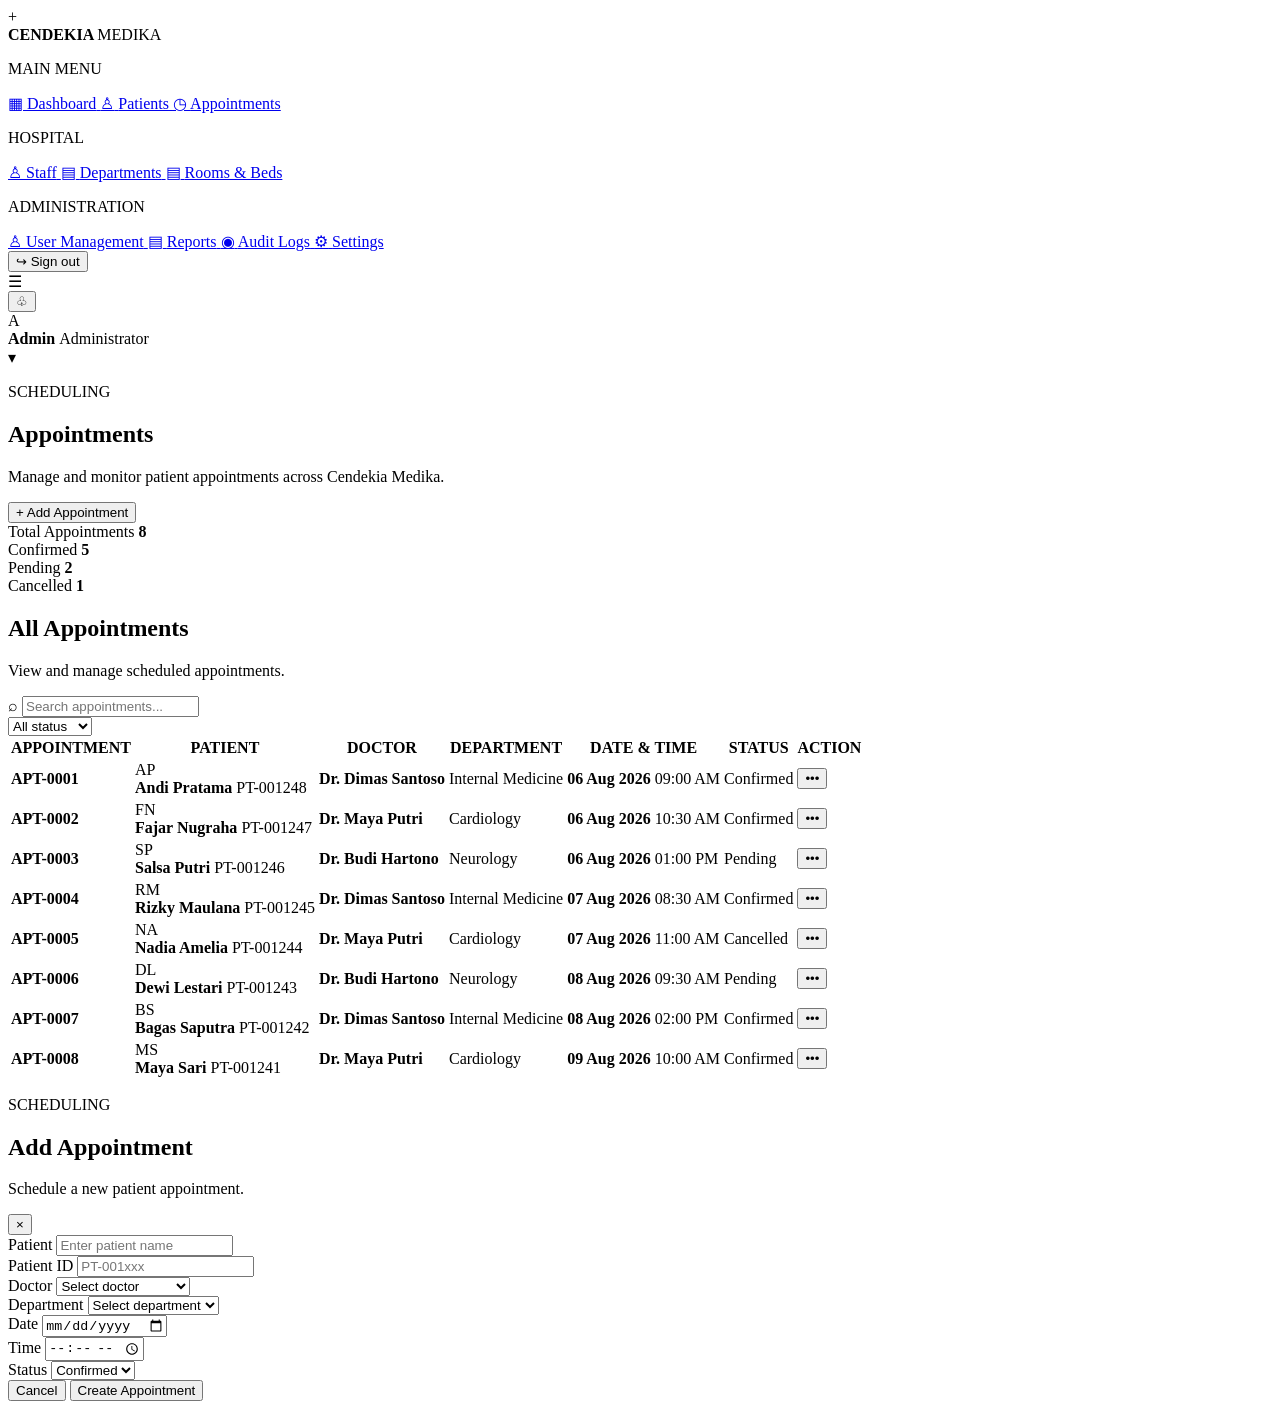
==== pages/admin/appointments.html @ e50c5ca1 "Create initial HIS frontend" ====
<!DOCTYPE html>
<html lang="en">

<head>

    <meta charset="UTF-8">

    <meta
        name="viewport"
        content="width=device-width, initial-scale=1.0"
    >

    <title>Appointments | Cendekia Medika</title>

    <link
        rel="stylesheet"
        href="../../css/appointments.css"
    >

</head>


<body>

<div class="app-layout">


    <!-- SIDEBAR -->

    <aside class="sidebar">

        <div class="sidebar-brand">

            <div class="sidebar-logo">
                +
            </div>

            <div class="brand-text">

                <strong>
                    CENDEKIA
                </strong>

                <span>
                    MEDIKA
                </span>

            </div>

        </div>


        <nav class="sidebar-nav">

            <p class="nav-label">
                MAIN MENU
            </p>


            <a
                href="dashboard.html"
                class="nav-item"
            >
                <span class="nav-icon">▦</span>
                <span>Dashboard</span>
            </a>


            <a
                href="patients.html"
                class="nav-item"
            >
                <span class="nav-icon">♙</span>
                <span>Patients</span>
            </a>


            <a
                href="appointments.html"
                class="nav-item active"
            >
                <span class="nav-icon">◷</span>
                <span>Appointments</span>
            </a>


            <p class="nav-label">
                HOSPITAL
            </p>


            <a
                href="staff.html"
                class="nav-item"
            >
                <span class="nav-icon">♙</span>
                <span>Staff</span>
            </a>


            <a
                href="departments.html"
                class="nav-item"
            >
                <span class="nav-icon">▤</span>
                <span>Departments</span>
            </a>


            <a
                href="rooms.html"
                class="nav-item"
            >
                <span class="nav-icon">▤</span>
                <span>Rooms & Beds</span>
            </a>


            <p class="nav-label">
                ADMINISTRATION
            </p>


            <a
                href="users.html"
                class="nav-item"
            >
                <span class="nav-icon">♙</span>
                <span>User Management</span>
            </a>


            <a
                href="reports.html"
                class="nav-item"
            >
                <span class="nav-icon">▤</span>
                <span>Reports</span>
            </a>


            <a
                href="audit-logs.html"
                class="nav-item"
            >
                <span class="nav-icon">◉</span>
                <span>Audit Logs</span>
            </a>


            <a
                href="settings.html"
                class="nav-item"
            >
                <span class="nav-icon">⚙</span>
                <span>Settings</span>
            </a>

        </nav>


        <div class="sidebar-bottom">

            <button
                class="logout-button"
                type="button"
                onclick="logout()"
            >

                <span>↪</span>

                <span>Sign out</span>

            </button>

        </div>

    </aside>



    <!-- MAIN -->

    <main class="main-content">


        <!-- TOPBAR -->

        <header class="topbar">

            <div class="mobile-menu">
                ☰
            </div>


            <div class="topbar-right">

                <button
                    class="notification-button"
                    type="button"
                >
                    ♧
                    <span class="notification-dot"></span>
                </button>


                <div class="profile">

                    <div class="profile-avatar">
                        A
                    </div>

                    <div class="profile-info">

                        <strong>
                            Admin
                        </strong>

                        <span>
                            Administrator
                        </span>

                    </div>

                    <span class="profile-arrow">
                        ▾
                    </span>

                </div>

            </div>

        </header>



        <!-- PAGE -->

        <section class="page-content">


            <!-- HEADER -->

            <div class="page-heading">

                <div>

                    <p class="eyebrow">
                        SCHEDULING
                    </p>

                    <h1>
                        Appointments
                    </h1>

                    <p>
                        Manage and monitor patient appointments
                        across Cendekia Medika.
                    </p>

                </div>


                <button
                    class="primary-button"
                    type="button"
                    id="addAppointmentButton"
                >
                    <span>+</span>
                    Add Appointment
                </button>

            </div>



            <!-- STATISTICS -->

            <div class="stats-grid">


                <div class="mini-stat">

                    <span>
                        Total Appointments
                    </span>

                    <strong id="totalAppointments">
                        0
                    </strong>

                </div>


                <div class="mini-stat">

                    <span>
                        Confirmed
                    </span>

                    <strong id="confirmedAppointments">
                        0
                    </strong>

                </div>


                <div class="mini-stat">

                    <span>
                        Pending
                    </span>

                    <strong id="pendingAppointments">
                        0
                    </strong>

                </div>


                <div class="mini-stat">

                    <span>
                        Cancelled
                    </span>

                    <strong id="cancelledAppointments">
                        0
                    </strong>

                </div>

            </div>



            <!-- APPOINTMENT CARD -->

            <section class="appointments-card">


                <!-- TOOLBAR -->

                <div class="appointments-toolbar">

                    <div>

                        <h2>
                            All Appointments
                        </h2>

                        <p>
                            View and manage scheduled appointments.
                        </p>

                    </div>


                    <div class="toolbar-actions">


                        <div class="search-box">

                            <span>
                                ⌕
                            </span>

                            <input
                                type="text"
                                id="searchInput"
                                placeholder="Search appointments..."
                            >

                        </div>


                        <select id="statusFilter">

                            <option value="all">
                                All status
                            </option>

                            <option value="confirmed">
                                Confirmed
                            </option>

                            <option value="pending">
                                Pending
                            </option>

                            <option value="cancelled">
                                Cancelled
                            </option>

                        </select>


                    </div>

                </div>



                <!-- TABLE -->

                <div class="table-container">

                    <table>

                        <thead>

                            <tr>

                                <th>
                                    APPOINTMENT
                                </th>

                                <th>
                                    PATIENT
                                </th>

                                <th>
                                    DOCTOR
                                </th>

                                <th>
                                    DEPARTMENT
                                </th>

                                <th>
                                    DATE & TIME
                                </th>

                                <th>
                                    STATUS
                                </th>

                                <th>
                                    ACTION
                                </th>

                            </tr>

                        </thead>


                        <tbody
                            id="appointmentTableBody"
                        ></tbody>

                    </table>

                </div>



                <!-- EMPTY -->

                <div
                    class="empty-state"
                    id="emptyState"
                >

                    <div class="empty-icon">
                        ◷
                    </div>

                    <h3>
                        No appointments found
                    </h3>

                    <p>
                        Try changing your search or filter.
                    </p>

                </div>

            </section>

        </section>

    </main>

</div>



<!-- ADD / EDIT MODAL -->

<div
    class="modal-overlay"
    id="appointmentModal"
>

    <div class="modal">


        <div class="modal-header">

            <div>

                <p class="eyebrow">
                    SCHEDULING
                </p>

                <h2 id="modalTitle">
                    Add Appointment
                </h2>

                <p id="modalDescription">
                    Schedule a new patient appointment.
                </p>

            </div>


            <button
                type="button"
                class="modal-close"
                id="closeModal"
            >
                ×
            </button>

        </div>



        <form id="appointmentForm">

            <div class="form-grid">


                <div class="form-group full">

                    <label for="appointmentPatient">
                        Patient
                    </label>

                    <input
                        type="text"
                        id="appointmentPatient"
                        placeholder="Enter patient name"
                        required
                    >

                </div>


                <div class="form-group">

                    <label for="appointmentPatientId">
                        Patient ID
                    </label>

                    <input
                        type="text"
                        id="appointmentPatientId"
                        placeholder="PT-001xxx"
                        required
                    >

                </div>


                <div class="form-group">

                    <label for="appointmentDoctor">
                        Doctor
                    </label>

                    <select
                        id="appointmentDoctor"
                        required
                    >

                        <option value="">
                            Select doctor
                        </option>

                        <option>
                            Dr. Dimas Santoso
                        </option>

                        <option>
                            Dr. Maya Putri
                        </option>

                        <option>
                            Dr. Budi Hartono
                        </option>

                    </select>

                </div>


                <div class="form-group">

                    <label for="appointmentDepartment">
                        Department
                    </label>

                    <select
                        id="appointmentDepartment"
                        required
                    >

                        <option value="">
                            Select department
                        </option>

                        <option>
                            Internal Medicine
                        </option>

                        <option>
                            Cardiology
                        </option>

                        <option>
                            Neurology
                        </option>

                    </select>

                </div>


                <div class="form-group">

                    <label for="appointmentDate">
                        Date
                    </label>

                    <input
                        type="date"
                        id="appointmentDate"
                        required
                    >

                </div>


                <div class="form-group">

                    <label for="appointmentTime">
                        Time
                    </label>

                    <input
                        type="time"
                        id="appointmentTime"
                        required
                    >

                </div>


                <div class="form-group">

                    <label for="appointmentStatus">
                        Status
                    </label>

                    <select
                        id="appointmentStatus"
                        required
                    >

                        <option value="confirmed">
                            Confirmed
                        </option>

                        <option value="pending">
                            Pending
                        </option>

                        <option value="cancelled">
                            Cancelled
                        </option>

                    </select>

                </div>

            </div>



            <div class="modal-actions">

                <button
                    type="button"
                    class="cancel-button"
                    id="cancelModal"
                >
                    Cancel
                </button>


                <button
                    type="submit"
                    class="primary-button"
                    id="submitAppointment"
                >
                    Create Appointment
                </button>

            </div>

        </form>

    </div>

</div>



<!-- DATA -->

<script src="../../data/appointments.js"></script>


<script>

console.log(
    "Appointments data loaded:",
    appointments
);

console.log(
    "Total appointments:",
    appointments.length
);


/* ELEMENTS */

const appointmentTableBody =
    document.getElementById(
        "appointmentTableBody"
    );

const searchInput =
    document.getElementById(
        "searchInput"
    );

const statusFilter =
    document.getElementById(
        "statusFilter"
    );

const emptyState =
    document.getElementById(
        "emptyState"
    );

const appointmentModal =
    document.getElementById(
        "appointmentModal"
    );

const appointmentForm =
    document.getElementById(
        "appointmentForm"
    );



/* INITIALS */

function getInitials(name) {

    return name
        .trim()
        .split(/\s+/)
        .map(
            word =>
                word.charAt(0).toUpperCase()
        )
        .join("")
        .substring(0, 2);

}



/* CAPITALIZE */

function capitalize(value) {

    return value
        .charAt(0)
        .toUpperCase()
        + value.slice(1);

}



/* STATISTICS */

function updateStatistics() {

    document.getElementById(
        "totalAppointments"
    ).textContent =
        appointments.length;


    document.getElementById(
        "confirmedAppointments"
    ).textContent =
        appointments.filter(
            item =>
                item.status === "confirmed"
        ).length;


    document.getElementById(
        "pendingAppointments"
    ).textContent =
        appointments.filter(
            item =>
                item.status === "pending"
        ).length;


    document.getElementById(
        "cancelledAppointments"
    ).textContent =
        appointments.filter(
            item =>
                item.status === "cancelled"
        ).length;

}



/* DISPLAY */

function displayAppointments() {

    const search =
        searchInput.value
            .toLowerCase()
            .trim();

    const selectedStatus =
        statusFilter.value;


    let filtered =
        appointments.filter(
            appointment => {

                const searchableText = (

                    appointment.id
                    + " "
                    + appointment.patient
                    + " "
                    + appointment.patientId
                    + " "
                    + appointment.doctor
                    + " "
                    + appointment.department

                ).toLowerCase();


                const matchesSearch =
                    searchableText.includes(
                        search
                    );


                const matchesStatus =
                    selectedStatus === "all"
                    ||
                    appointment.status ===
                    selectedStatus;


                return (
                    matchesSearch
                    &&
                    matchesStatus
                );

            }
        );


    appointmentTableBody.innerHTML =
        "";


    if (filtered.length === 0) {

        emptyState.style.display =
            "block";

        return;

    }


    emptyState.style.display =
        "none";


    filtered.forEach(
        appointment => {

            const row =
                document.createElement("tr");


            row.innerHTML = `

                <td>
                    <strong>
                        ${appointment.id}
                    </strong>
                </td>


                <td>

                    <div class="patient-cell">

                        <div class="patient-avatar">
                            ${getInitials(
                                appointment.patient
                            )}
                        </div>

                        <div>

                            <strong>
                                ${appointment.patient}
                            </strong>

                            <span>
                                ${appointment.patientId}
                            </span>

                        </div>

                    </div>

                </td>


                <td>
                    <strong>
                        ${appointment.doctor}
                    </strong>
                </td>


                <td>
                    ${appointment.department}
                </td>


                <td>

                    <div class="appointment-time">

                        <strong>
                            ${appointment.date}
                        </strong>

                        <span>
                            ${appointment.time}
                        </span>

                    </div>

                </td>


                <td>

                    <span
                        class="status ${appointment.status}"
                    >
                        ${capitalize(
                            appointment.status
                        )}
                    </span>

                </td>


                <td>

                    <button
                        class="action-button"
                        type="button"
                        onclick="openActionMenu(event, '${appointment.id}')"
                    >
                        •••
                    </button>

                </td>

            `;


            appointmentTableBody.appendChild(
                row
            );

        }
    );

}



/* ACTION MENU */

function openActionMenu(
    event,
    appointmentId
) {

    event.stopPropagation();

    closeActionMenus();


    const row =
        event.currentTarget.closest("tr");


    const menu =
        document.createElement("div");


    menu.className =
        "action-menu";


    menu.innerHTML = `

        <button
            type="button"
            onclick="viewAppointment('${appointmentId}')"
        >
            View Details
        </button>

        <button
            type="button"
            onclick="editAppointment('${appointmentId}')"
        >
            Edit Appointment
        </button>

        <button
            type="button"
            class="danger"
            onclick="cancelAppointment('${appointmentId}')"
        >
            Cancel Appointment
        </button>

    `;


    row.style.position =
        "relative";

    row.appendChild(menu);

}



/* CLOSE MENUS */

function closeActionMenus() {

    document
        .querySelectorAll(".action-menu")
        .forEach(
            menu =>
                menu.remove()
        );

}


document.addEventListener(
    "click",
    closeActionMenus
);



/* VIEW */

function viewAppointment(
    appointmentId
) {

    const appointment =
        appointments.find(
            item =>
                item.id === appointmentId
        );


    if (!appointment) return;


    closeActionMenus();


    alert(

        "APPOINTMENT DETAILS\n\n"

        + "Appointment ID: "
        + appointment.id

        + "\n\nPatient: "
        + appointment.patient

        + "\n\nPatient ID: "
        + appointment.patientId

        + "\n\nDoctor: "
        + appointment.doctor

        + "\n\nDepartment: "
        + appointment.department

        + "\n\nDate: "
        + appointment.date

        + "\n\nTime: "
        + appointment.time

        + "\n\nStatus: "
        + capitalize(
            appointment.status
        )

    );

}



/* ADD */

document
    .getElementById(
        "addAppointmentButton"
    )
    .addEventListener(
        "click",
        function() {

            appointmentForm.dataset.editing =
                "false";

            appointmentForm.dataset.id =
                "";

            appointmentForm.reset();


            document.getElementById(
                "modalTitle"
            ).textContent =
                "Add Appointment";


            document.getElementById(
                "modalDescription"
            ).textContent =
                "Schedule a new patient appointment.";


            document.getElementById(
                "submitAppointment"
            ).textContent =
                "Create Appointment";


            appointmentModal.classList.add(
                "show"
            );

        }
    );



/* EDIT */

function editAppointment(
    appointmentId
) {

    const appointment =
        appointments.find(
            item =>
                item.id === appointmentId
        );


    if (!appointment) return;


    closeActionMenus();


    document.getElementById(
        "appointmentPatient"
    ).value =
        appointment.patient;


    document.getElementById(
        "appointmentPatientId"
    ).value =
        appointment.patientId;


    document.getElementById(
        "appointmentDoctor"
    ).value =
        appointment.doctor;


    document.getElementById(
        "appointmentDepartment"
    ).value =
        appointment.department;


    document.getElementById(
        "appointmentStatus"
    ).value =
        appointment.status;


    appointmentForm.dataset.editing =
        "true";

    appointmentForm.dataset.id =
        appointmentId;


    document.getElementById(
        "modalTitle"
    ).textContent =
        "Edit Appointment";


    document.getElementById(
        "modalDescription"
    ).textContent =
        "Update this appointment.";


    document.getElementById(
        "submitAppointment"
    ).textContent =
        "Save Changes";


    appointmentModal.classList.add(
        "show"
    );

}



/* CANCEL */

function cancelAppointment(
    appointmentId
) {

    const appointment =
        appointments.find(
            item =>
                item.id === appointmentId
        );


    if (!appointment) return;


    closeActionMenus();


    const confirmed =
        confirm(
            "Cancel the appointment for "
            + appointment.patient
            + "?"
        );


    if (!confirmed) return;


    appointment.status =
        "cancelled";


    updateStatistics();

    displayAppointments();


    alert(
        "Appointment cancelled successfully."
    );

}



/* SUBMIT */

appointmentForm.addEventListener(
    "submit",
    function(event) {

        event.preventDefault();


        const patient =
            document.getElementById(
                "appointmentPatient"
            ).value.trim();


        const patientId =
            document.getElementById(
                "appointmentPatientId"
            ).value.trim();


        const doctor =
            document.getElementById(
                "appointmentDoctor"
            ).value;


        const department =
            document.getElementById(
                "appointmentDepartment"
            ).value;


        const date =
            document.getElementById(
                "appointmentDate"
            ).value;


        const time =
            document.getElementById(
                "appointmentTime"
            ).value;


        const status =
            document.getElementById(
                "appointmentStatus"
            ).value;


        const editing =
            appointmentForm.dataset.editing ===
            "true";


        /* EDIT */

        if (editing) {

            const appointmentId =
                appointmentForm.dataset.id;


            const appointment =
                appointments.find(
                    item =>
                        item.id ===
                        appointmentId
                );


            if (!appointment) return;


            appointment.patient =
                patient;

            appointment.patientId =
                patientId;

            appointment.doctor =
                doctor;

            appointment.department =
                department;

            appointment.date =
                formatDate(date);

            appointment.time =
                formatTime(time);

            appointment.status =
                status;


            updateStatistics();

            displayAppointments();

            closeModal();


            alert(
                "Appointment updated successfully!"
            );

            return;

        }



        /* CREATE */

        const newId =
            "APT-"
            + String(
                appointments.length + 1
            ).padStart(
                4,
                "0"
            );


        const newAppointment = {

            id:
                newId,

            patient:
                patient,

            patientId:
                patientId,

            doctor:
                doctor,

            department:
                department,

            date:
                formatDate(date),

            time:
                formatTime(time),

            status:
                status

        };


        appointments.unshift(
            newAppointment
        );


        updateStatistics();

        displayAppointments();

        closeModal();


        alert(
            "Appointment created successfully!"
        );

    }
);



/* DATE */

function formatDate(date) {

    if (!date) return "";

    const parts =
        date.split("-");


    const months = [

        "Jan",
        "Feb",
        "Mar",
        "Apr",
        "May",
        "Jun",
        "Jul",
        "Aug",
        "Sep",
        "Oct",
        "Nov",
        "Dec"

    ];


    return (

        parts[2]
        + " "
        + months[
            Number(parts[1]) - 1
        ]
        + " "
        + parts[0]

    );

}



/* TIME */

function formatTime(time) {

    if (!time) return "";


    const parts =
        time.split(":");


    let hour =
        Number(parts[0]);


    const minutes =
        parts[1];


    const suffix =
        hour >= 12
            ? "PM"
            : "AM";


    hour =
        hour % 12 || 12;


    return (
        hour
        + ":"
        + minutes
        + " "
        + suffix
    );

}



/* CLOSE MODAL */

function closeModal() {

    appointmentModal.classList.remove(
        "show"
    );

    appointmentForm.reset();

}


document
    .getElementById(
        "closeModal"
    )
    .addEventListener(
        "click",
        closeModal
    );


document
    .getElementById(
        "cancelModal"
    )
    .addEventListener(
        "click",
        closeModal
    );


appointmentModal.addEventListener(
    "click",
    function(event) {

        if (
            event.target ===
            appointmentModal
        ) {

            closeModal();

        }

    }
);



/* SEARCH */

searchInput.addEventListener(
    "input",
    displayAppointments
);



/* FILTER */

statusFilter.addEventListener(
    "change",
    displayAppointments
);



/* LOGOUT */

function logout() {

    window.location.href =
        "../../index.html";

}



/* INITIALIZE */

updateStatistics();

displayAppointments();

</script>

</body>

</html>
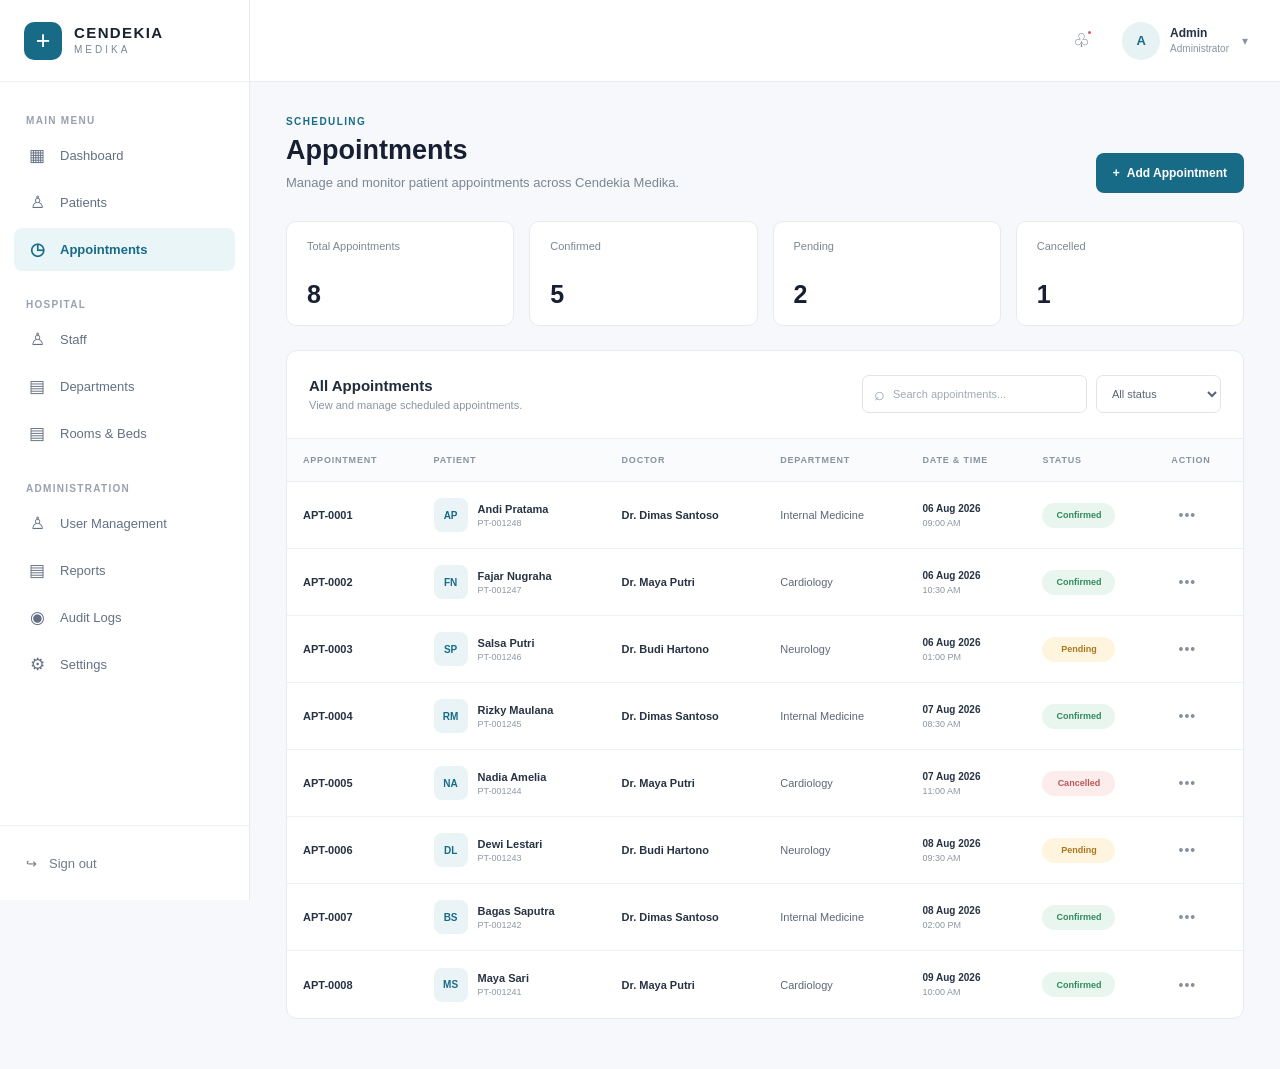
==== commit b69c1985: "Create initial HIS frontend" ====
--- a/pages/admin/appointments.html
+++ b/pages/admin/appointments.html
@@ -14,7 +14,7 @@
 
     <link
         rel="stylesheet"
-        href="../../css/appointments.css"
+        href="../../style/appointments.css"
     >
 
 </head>
--- a/style/appointments.css
+++ b/style/appointments.css
@@ -0,0 +1,1766 @@
+/* =====================================================
+   CENDEKIA MEDIKA — APPOINTMENTS
+   V3.0 ADMIN UI
+===================================================== */
+
+
+/* =====================================================
+   RESET
+===================================================== */
+
+* {
+    margin: 0;
+    padding: 0;
+    box-sizing: border-box;
+}
+
+
+html {
+    font-size: 16px;
+}
+
+
+body {
+    font-family:
+        Inter,
+        -apple-system,
+        BlinkMacSystemFont,
+        "Segoe UI",
+        sans-serif;
+
+    background: #f6f8fb;
+    color: #172033;
+
+    min-height: 100vh;
+}
+
+
+/* =====================================================
+   APP LAYOUT
+===================================================== */
+
+.app-layout {
+    display: flex;
+    min-height: 100vh;
+}
+
+
+/* =====================================================
+   SIDEBAR
+===================================================== */
+
+.sidebar {
+
+    width: 250px;
+    min-width: 250px;
+
+    height: 100vh;
+
+    position: fixed;
+    left: 0;
+    top: 0;
+
+    display: flex;
+    flex-direction: column;
+
+    background: #ffffff;
+
+    border-right: 1px solid #e7ebf0;
+
+    z-index: 100;
+}
+
+
+/* =====================================================
+   BRAND
+===================================================== */
+
+.sidebar-brand {
+
+    height: 82px;
+
+    padding: 0 24px;
+
+    display: flex;
+    align-items: center;
+
+    gap: 12px;
+
+    border-bottom: 1px solid #eef1f5;
+}
+
+
+.sidebar-logo {
+
+    width: 38px;
+    height: 38px;
+
+    border-radius: 10px;
+
+    display: flex;
+    align-items: center;
+    justify-content: center;
+
+    background: #176b87;
+
+    color: #ffffff;
+
+    font-size: 25px;
+    font-weight: 500;
+
+    line-height: 1;
+}
+
+
+.brand-text {
+
+    display: flex;
+    flex-direction: column;
+
+    line-height: 1.05;
+}
+
+
+.brand-text strong {
+
+    font-size: 15px;
+
+    letter-spacing: 1.4px;
+
+    color: #182230;
+}
+
+
+.brand-text span {
+
+    margin-top: 4px;
+
+    font-size: 10px;
+
+    letter-spacing: 3px;
+
+    color: #7c8795;
+}
+
+
+/* =====================================================
+   NAVIGATION
+===================================================== */
+
+.sidebar-nav {
+
+    flex: 1;
+
+    padding: 20px 14px;
+
+    overflow-y: auto;
+}
+
+
+.nav-label {
+
+    padding: 10px 12px 8px;
+
+    margin-top: 3px;
+
+    font-size: 10px;
+
+    font-weight: 700;
+
+    letter-spacing: 1.3px;
+
+    color: #98a1ad;
+}
+
+
+.nav-label:not(:first-child) {
+    margin-top: 18px;
+}
+
+
+.nav-item {
+
+    height: 43px;
+
+    width: 100%;
+
+    padding: 0 12px;
+
+    margin-bottom: 4px;
+
+    display: flex;
+    align-items: center;
+
+    gap: 12px;
+
+    border-radius: 8px;
+
+    text-decoration: none;
+
+    color: #647083;
+
+    font-size: 13px;
+
+    font-weight: 500;
+
+    transition:
+        background 0.18s ease,
+        color 0.18s ease;
+}
+
+
+.nav-item:hover {
+
+    background: #f2f6f8;
+
+    color: #176b87;
+}
+
+
+.nav-item.active {
+
+    background: #eaf5f8;
+
+    color: #176b87;
+
+    font-weight: 650;
+}
+
+
+.nav-icon {
+
+    width: 22px;
+    min-width: 22px;
+
+    height: 22px;
+
+    display: flex;
+    align-items: center;
+    justify-content: center;
+
+    font-size: 17px;
+
+    line-height: 1;
+
+    color: inherit;
+}
+
+
+/* =====================================================
+   SIDEBAR BOTTOM
+===================================================== */
+
+.sidebar-bottom {
+
+    padding: 16px 14px;
+
+    border-top: 1px solid #eef1f5;
+}
+
+
+.logout-button {
+
+    width: 100%;
+
+    height: 42px;
+
+    border: none;
+
+    background: transparent;
+
+    border-radius: 8px;
+
+    display: flex;
+    align-items: center;
+
+    gap: 12px;
+
+    padding: 0 12px;
+
+    color: #707b89;
+
+    font-size: 13px;
+
+    font-weight: 500;
+
+    cursor: pointer;
+
+    transition:
+        background 0.18s ease,
+        color 0.18s ease;
+}
+
+
+.logout-button:hover {
+
+    background: #fdf1f1;
+
+    color: #c44a4a;
+}
+
+
+/* =====================================================
+   MAIN CONTENT
+===================================================== */
+
+.main-content {
+
+    margin-left: 250px;
+
+    width: calc(100% - 250px);
+
+    min-height: 100vh;
+}
+
+
+/* =====================================================
+   TOPBAR
+===================================================== */
+
+.topbar {
+
+    height: 82px;
+
+    padding: 0 32px;
+
+    background: #ffffff;
+
+    border-bottom: 1px solid #e7ebf0;
+
+    display: flex;
+    align-items: center;
+    justify-content: flex-end;
+}
+
+
+.mobile-menu {
+    display: none;
+}
+
+
+.topbar-right {
+
+    display: flex;
+    align-items: center;
+
+    gap: 22px;
+}
+
+
+/* =====================================================
+   NOTIFICATIONS
+===================================================== */
+
+.notification-button {
+
+    width: 38px;
+    height: 38px;
+
+    position: relative;
+
+    border: none;
+
+    background: transparent;
+
+    border-radius: 8px;
+
+    color: #667384;
+
+    font-size: 19px;
+
+    cursor: pointer;
+}
+
+
+.notification-button:hover {
+
+    background: #f4f6f8;
+}
+
+
+.notification-dot {
+
+    position: absolute;
+
+    top: 7px;
+    right: 7px;
+
+    width: 7px;
+    height: 7px;
+
+    border-radius: 50%;
+
+    background: #d85a5a;
+
+    border: 2px solid #ffffff;
+}
+
+
+/* =====================================================
+   PROFILE
+===================================================== */
+
+.profile {
+
+    display: flex;
+    align-items: center;
+
+    gap: 10px;
+
+    cursor: pointer;
+}
+
+
+.profile-avatar {
+
+    width: 38px;
+    height: 38px;
+
+    border-radius: 50%;
+
+    display: flex;
+    align-items: center;
+    justify-content: center;
+
+    background: #e7f2f5;
+
+    color: #176b87;
+
+    font-size: 13px;
+    font-weight: 700;
+}
+
+
+.profile-info {
+
+    display: flex;
+    flex-direction: column;
+
+    line-height: 1.2;
+}
+
+
+.profile-info strong {
+
+    font-size: 12px;
+
+    color: #253041;
+}
+
+
+.profile-info span {
+
+    margin-top: 3px;
+
+    font-size: 10px;
+
+    color: #8993a1;
+}
+
+
+.profile-arrow {
+
+    margin-left: 3px;
+
+    color: #8b95a3;
+
+    font-size: 12px;
+}
+
+
+/* =====================================================
+   PAGE CONTENT
+===================================================== */
+
+.page-content {
+
+    padding: 34px 36px 50px;
+}
+
+
+/* =====================================================
+   PAGE HEADING
+===================================================== */
+
+.page-heading {
+
+    display: flex;
+    align-items: flex-end;
+    justify-content: space-between;
+
+    gap: 30px;
+
+    margin-bottom: 28px;
+}
+
+
+.eyebrow {
+
+    margin-bottom: 7px;
+
+    font-size: 10px;
+
+    font-weight: 700;
+
+    letter-spacing: 1.4px;
+
+    color: #176b87;
+}
+
+
+.page-heading h1 {
+
+    font-size: 27px;
+
+    line-height: 1.2;
+
+    font-weight: 700;
+
+    color: #172033;
+}
+
+
+.page-heading p:not(.eyebrow) {
+
+    margin-top: 7px;
+
+    font-size: 13px;
+
+    color: #7b8695;
+
+    line-height: 1.5;
+}
+
+
+/* =====================================================
+   PRIMARY BUTTON
+===================================================== */
+
+.primary-button {
+
+    min-height: 40px;
+
+    padding: 0 17px;
+
+    border: none;
+
+    border-radius: 8px;
+
+    background: #176b87;
+
+    color: #ffffff;
+
+    display: inline-flex;
+    align-items: center;
+    justify-content: center;
+
+    gap: 7px;
+
+    font-size: 12px;
+
+    font-weight: 650;
+
+    cursor: pointer;
+
+    white-space: nowrap;
+
+    transition:
+        background 0.18s ease,
+        transform 0.18s ease;
+}
+
+
+.primary-button:hover {
+
+    background: #12586f;
+
+    transform: translateY(-1px);
+}
+
+
+.primary-button:active {
+
+    transform: translateY(0);
+}
+
+
+/* =====================================================
+   STATISTICS
+===================================================== */
+
+.stats-grid {
+
+    display: grid;
+
+    grid-template-columns:
+        repeat(4, minmax(0, 1fr));
+
+    gap: 15px;
+
+    margin-bottom: 24px;
+}
+
+
+.mini-stat {
+
+    min-height: 105px;
+
+    padding: 18px 20px;
+
+    background: #ffffff;
+
+    border: 1px solid #e7ebf0;
+
+    border-radius: 10px;
+
+    display: flex;
+    flex-direction: column;
+
+    justify-content: space-between;
+}
+
+
+.mini-stat span {
+
+    font-size: 11px;
+
+    font-weight: 500;
+
+    color: #7c8795;
+}
+
+
+.mini-stat strong {
+
+    font-size: 25px;
+
+    line-height: 1;
+
+    color: #172033;
+
+    font-weight: 700;
+}
+
+
+/* =====================================================
+   APPOINTMENTS CARD
+===================================================== */
+
+.appointments-card {
+
+    background: #ffffff;
+
+    border: 1px solid #e7ebf0;
+
+    border-radius: 11px;
+
+    overflow: visible;
+}
+
+
+/* =====================================================
+   TOOLBAR
+===================================================== */
+
+.appointments-toolbar {
+
+    min-height: 88px;
+
+    padding: 19px 22px;
+
+    display: flex;
+    align-items: center;
+    justify-content: space-between;
+
+    gap: 25px;
+
+    border-bottom: 1px solid #edf0f3;
+}
+
+
+.appointments-toolbar h2 {
+
+    font-size: 15px;
+
+    color: #202b3b;
+
+    font-weight: 650;
+}
+
+
+.appointments-toolbar p {
+
+    margin-top: 5px;
+
+    font-size: 11px;
+
+    color: #8a94a2;
+}
+
+
+.toolbar-actions {
+
+    display: flex;
+    align-items: center;
+
+    gap: 9px;
+}
+
+
+/* =====================================================
+   SEARCH
+===================================================== */
+
+.search-box {
+
+    width: 225px;
+
+    height: 38px;
+
+    display: flex;
+    align-items: center;
+
+    gap: 8px;
+
+    padding: 0 11px;
+
+    border: 1px solid #dfe4e9;
+
+    border-radius: 7px;
+
+    background: #ffffff;
+
+    transition:
+        border-color 0.18s ease,
+        box-shadow 0.18s ease;
+}
+
+
+.search-box:focus-within {
+
+    border-color: #176b87;
+
+    box-shadow:
+        0 0 0 3px rgba(23, 107, 135, 0.08);
+}
+
+
+.search-box span {
+
+    font-size: 18px;
+
+    color: #9aa3ae;
+}
+
+
+.search-box input {
+
+    width: 100%;
+
+    border: none;
+
+    outline: none;
+
+    background: transparent;
+
+    font-family: inherit;
+
+    font-size: 11px;
+
+    color: #263244;
+}
+
+
+.search-box input::placeholder {
+
+    color: #a2aab4;
+}
+
+
+/* =====================================================
+   SELECT
+===================================================== */
+
+.toolbar-actions select {
+
+    height: 38px;
+
+    min-width: 125px;
+
+    padding: 0 29px 0 11px;
+
+    border: 1px solid #dfe4e9;
+
+    border-radius: 7px;
+
+    background: #ffffff;
+
+    color: #586576;
+
+    font-family: inherit;
+
+    font-size: 11px;
+
+    outline: none;
+
+    cursor: pointer;
+}
+
+
+.toolbar-actions select:focus {
+
+    border-color: #176b87;
+
+    box-shadow:
+        0 0 0 3px rgba(23, 107, 135, 0.08);
+}
+
+
+/* =====================================================
+   TABLE
+===================================================== */
+
+.table-container {
+
+    width: 100%;
+
+    overflow-x: auto;
+}
+
+
+table {
+
+    width: 100%;
+
+    border-collapse: collapse;
+
+    table-layout: auto;
+}
+
+
+thead {
+
+    background: #fafbfc;
+}
+
+
+th {
+
+    height: 43px;
+
+    padding: 0 16px;
+
+    text-align: left;
+
+    white-space: nowrap;
+
+    border-bottom: 1px solid #e9edf1;
+
+    font-size: 9px;
+
+    font-weight: 700;
+
+    letter-spacing: 0.8px;
+
+    color: #8993a0;
+}
+
+
+td {
+
+    height: 67px;
+
+    padding: 10px 16px;
+
+    border-bottom: 1px solid #eef1f4;
+
+    font-size: 11px;
+
+    color: #5d6877;
+
+    white-space: nowrap;
+}
+
+
+tbody tr {
+
+    transition:
+        background 0.15s ease;
+}
+
+
+tbody tr:hover {
+
+    background: #fbfcfd;
+}
+
+
+tbody tr:last-child td {
+
+    border-bottom: none;
+}
+
+
+td strong {
+
+    color: #273243;
+
+    font-size: 11px;
+
+    font-weight: 600;
+}
+
+
+/* =====================================================
+   PATIENT CELL
+===================================================== */
+
+.patient-cell {
+
+    display: flex;
+    align-items: center;
+
+    gap: 10px;
+}
+
+
+.patient-avatar {
+
+    width: 34px;
+    min-width: 34px;
+
+    height: 34px;
+
+    border-radius: 8px;
+
+    display: flex;
+    align-items: center;
+    justify-content: center;
+
+    background: #eaf4f7;
+
+    color: #176b87;
+
+    font-size: 10px;
+
+    font-weight: 700;
+}
+
+
+.patient-cell > div:last-child {
+
+    display: flex;
+    flex-direction: column;
+
+    gap: 3px;
+}
+
+
+.patient-cell span {
+
+    font-size: 9px;
+
+    color: #9099a5;
+}
+
+
+/* =====================================================
+   APPOINTMENT TIME
+===================================================== */
+
+.appointment-time {
+
+    display: flex;
+    flex-direction: column;
+
+    gap: 4px;
+}
+
+
+.appointment-time strong {
+
+    font-size: 10px;
+}
+
+
+.appointment-time span {
+
+    font-size: 9px;
+
+    color: #8993a0;
+}
+
+
+/* =====================================================
+   STATUS
+===================================================== */
+
+.status {
+
+    display: inline-flex;
+
+    align-items: center;
+    justify-content: center;
+
+    min-width: 73px;
+
+    height: 25px;
+
+    padding: 0 9px;
+
+    border-radius: 20px;
+
+    font-size: 9px;
+
+    font-weight: 650;
+
+    text-transform: capitalize;
+}
+
+
+.status.confirmed {
+
+    background: #e9f6ef;
+
+    color: #2f8b5b;
+}
+
+
+.status.pending {
+
+    background: #fff5df;
+
+    color: #a87820;
+}
+
+
+.status.cancelled {
+
+    background: #fcecec;
+
+    color: #bd5555;
+}
+
+
+/* =====================================================
+   ACTION BUTTON
+===================================================== */
+
+.action-button {
+
+    width: 32px;
+    height: 32px;
+
+    border: none;
+
+    background: transparent;
+
+    border-radius: 6px;
+
+    color: #87919e;
+
+    font-size: 14px;
+
+    letter-spacing: 1px;
+
+    cursor: pointer;
+}
+
+
+.action-button:hover {
+
+    background: #f1f4f6;
+
+    color: #176b87;
+}
+
+
+/* =====================================================
+   ACTION MENU
+===================================================== */
+
+.action-menu {
+
+    position: absolute;
+
+    top: 48px;
+    right: 10px;
+
+    width: 165px;
+
+    padding: 5px;
+
+    background: #ffffff;
+
+    border: 1px solid #e3e7eb;
+
+    border-radius: 8px;
+
+    box-shadow:
+        0 10px 30px rgba(20, 35, 50, 0.12);
+
+    z-index: 50;
+}
+
+
+.action-menu button {
+
+    width: 100%;
+
+    height: 34px;
+
+    padding: 0 10px;
+
+    border: none;
+
+    border-radius: 5px;
+
+    background: transparent;
+
+    text-align: left;
+
+    font-family: inherit;
+
+    font-size: 10px;
+
+    color: #556170;
+
+    cursor: pointer;
+}
+
+
+.action-menu button:hover {
+
+    background: #f3f6f8;
+
+    color: #176b87;
+}
+
+
+.action-menu button.danger:hover {
+
+    background: #fdf0f0;
+
+    color: #c54f4f;
+}
+
+
+/* =====================================================
+   EMPTY STATE
+===================================================== */
+
+.empty-state {
+
+    display: none;
+
+    padding: 65px 20px;
+
+    text-align: center;
+}
+
+
+.empty-icon {
+
+    width: 52px;
+    height: 52px;
+
+    margin: 0 auto 14px;
+
+    border-radius: 50%;
+
+    display: flex;
+    align-items: center;
+    justify-content: center;
+
+    background: #edf5f7;
+
+    color: #176b87;
+
+    font-size: 21px;
+}
+
+
+.empty-state h3 {
+
+    font-size: 14px;
+
+    color: #344052;
+}
+
+
+.empty-state p {
+
+    margin-top: 6px;
+
+    font-size: 11px;
+
+    color: #8b95a2;
+}
+
+
+/* =====================================================
+   MODAL OVERLAY
+===================================================== */
+
+.modal-overlay {
+
+    position: fixed;
+
+    inset: 0;
+
+    z-index: 500;
+
+    display: flex;
+    align-items: center;
+    justify-content: center;
+
+    padding: 25px;
+
+    background:
+        rgba(18, 29, 40, 0.42);
+
+    opacity: 0;
+
+    visibility: hidden;
+
+    transition:
+        opacity 0.2s ease,
+        visibility 0.2s ease;
+}
+
+
+.modal-overlay.show {
+
+    opacity: 1;
+
+    visibility: visible;
+}
+
+
+/* =====================================================
+   MODAL
+===================================================== */
+
+.modal {
+
+    width: 100%;
+
+    max-width: 620px;
+
+    max-height: calc(100vh - 50px);
+
+    overflow-y: auto;
+
+    background: #ffffff;
+
+    border-radius: 12px;
+
+    box-shadow:
+        0 25px 70px rgba(18, 30, 43, 0.20);
+
+    transform:
+        translateY(10px)
+        scale(0.98);
+
+    transition:
+        transform 0.2s ease;
+}
+
+
+.modal-overlay.show .modal {
+
+    transform:
+        translateY(0)
+        scale(1);
+}
+
+
+/* =====================================================
+   MODAL HEADER
+===================================================== */
+
+.modal-header {
+
+    padding: 24px 25px 19px;
+
+    display: flex;
+    justify-content: space-between;
+
+    gap: 20px;
+
+    border-bottom: 1px solid #edf0f3;
+}
+
+
+.modal-header h2 {
+
+    margin-top: 1px;
+
+    font-size: 19px;
+
+    color: #1c2737;
+
+    font-weight: 700;
+}
+
+
+.modal-header p:not(.eyebrow) {
+
+    margin-top: 6px;
+
+    font-size: 11px;
+
+    color: #8993a0;
+}
+
+
+.modal-close {
+
+    width: 32px;
+    height: 32px;
+
+    flex-shrink: 0;
+
+    border: none;
+
+    background: #f5f7f8;
+
+    border-radius: 7px;
+
+    color: #7e8996;
+
+    font-size: 20px;
+
+    cursor: pointer;
+}
+
+
+.modal-close:hover {
+
+    background: #edf0f2;
+
+    color: #3d4856;
+}
+
+
+/* =====================================================
+   FORM
+===================================================== */
+
+#appointmentForm {
+
+    padding: 22px 25px 25px;
+}
+
+
+.form-grid {
+
+    display: grid;
+
+    grid-template-columns:
+        repeat(2, minmax(0, 1fr));
+
+    gap: 17px;
+}
+
+
+.form-group {
+
+    display: flex;
+    flex-direction: column;
+
+    gap: 7px;
+}
+
+
+.form-group.full {
+
+    grid-column: 1 / -1;
+}
+
+
+.form-group label {
+
+    font-size: 10px;
+
+    font-weight: 650;
+
+    color: #4e5968;
+}
+
+
+.form-group input,
+.form-group select {
+
+    width: 100%;
+
+    height: 40px;
+
+    padding: 0 11px;
+
+    border: 1px solid #dfe4e9;
+
+    border-radius: 7px;
+
+    outline: none;
+
+    background: #ffffff;
+
+    color: #2d3949;
+
+    font-family: inherit;
+
+    font-size: 11px;
+
+    transition:
+        border-color 0.18s ease,
+        box-shadow 0.18s ease;
+}
+
+
+.form-group input:focus,
+.form-group select:focus {
+
+    border-color: #176b87;
+
+    box-shadow:
+        0 0 0 3px rgba(23, 107, 135, 0.08);
+}
+
+
+.form-group input::placeholder {
+
+    color: #a4acb6;
+}
+
+
+/* =====================================================
+   MODAL ACTIONS
+===================================================== */
+
+.modal-actions {
+
+    margin-top: 24px;
+
+    padding-top: 18px;
+
+    display: flex;
+    align-items: center;
+    justify-content: flex-end;
+
+    gap: 9px;
+
+    border-top: 1px solid #edf0f3;
+}
+
+
+.cancel-button {
+
+    height: 40px;
+
+    padding: 0 16px;
+
+    border: 1px solid #dfe4e9;
+
+    border-radius: 7px;
+
+    background: #ffffff;
+
+    color: #657080;
+
+    font-family: inherit;
+
+    font-size: 11px;
+
+    font-weight: 600;
+
+    cursor: pointer;
+}
+
+
+.cancel-button:hover {
+
+    background: #f6f8f9;
+}
+
+
+/* =====================================================
+   SCROLLBAR
+===================================================== */
+
+.sidebar-nav::-webkit-scrollbar,
+.modal::-webkit-scrollbar {
+
+    width: 5px;
+}
+
+
+.sidebar-nav::-webkit-scrollbar-thumb,
+.modal::-webkit-scrollbar-thumb {
+
+    background: #d8dee4;
+
+    border-radius: 10px;
+}
+
+
+.sidebar-nav::-webkit-scrollbar-track,
+.modal::-webkit-scrollbar-track {
+
+    background: transparent;
+}
+
+
+/* =====================================================
+   RESPONSIVE — TABLET
+===================================================== */
+
+@media (max-width: 1100px) {
+
+    .sidebar {
+
+        width: 220px;
+        min-width: 220px;
+    }
+
+
+    .main-content {
+
+        margin-left: 220px;
+
+        width: calc(100% - 220px);
+    }
+
+
+    .stats-grid {
+
+        grid-template-columns:
+            repeat(2, minmax(0, 1fr));
+    }
+
+
+    .appointments-toolbar {
+
+        align-items: flex-start;
+
+        flex-direction: column;
+    }
+
+
+    .toolbar-actions {
+
+        width: 100%;
+    }
+
+
+    .search-box {
+
+        flex: 1;
+
+        width: auto;
+    }
+
+}
+
+
+/* =====================================================
+   RESPONSIVE — MOBILE
+===================================================== */
+
+@media (max-width: 760px) {
+
+    .sidebar {
+
+        transform: translateX(-100%);
+
+        transition:
+            transform 0.25s ease;
+    }
+
+
+    .main-content {
+
+        margin-left: 0;
+
+        width: 100%;
+    }
+
+
+    .topbar {
+
+        height: 68px;
+
+        padding: 0 18px;
+
+        justify-content: space-between;
+    }
+
+
+    .mobile-menu {
+
+        display: block;
+
+        font-size: 20px;
+
+        color: #5f6a78;
+    }
+
+
+    .page-content {
+
+        padding: 25px 18px 40px;
+    }
+
+
+    .page-heading {
+
+        align-items: flex-start;
+
+        flex-direction: column;
+
+        margin-bottom: 22px;
+    }
+
+
+    .page-heading h1 {
+
+        font-size: 24px;
+    }
+
+
+    .stats-grid {
+
+        grid-template-columns:
+            repeat(2, minmax(0, 1fr));
+
+        gap: 10px;
+    }
+
+
+    .mini-stat {
+
+        min-height: 90px;
+
+        padding: 15px;
+    }
+
+
+    .mini-stat strong {
+
+        font-size: 21px;
+    }
+
+
+    .appointments-toolbar {
+
+        padding: 17px;
+
+        gap: 15px;
+    }
+
+
+    .toolbar-actions {
+
+        flex-direction: column;
+
+        align-items: stretch;
+
+        width: 100%;
+    }
+
+
+    .search-box {
+
+        width: 100%;
+
+        flex: none;
+    }
+
+
+    .toolbar-actions select {
+
+        width: 100%;
+    }
+
+
+    .table-container {
+
+        overflow-x: auto;
+    }
+
+
+    table {
+
+        min-width: 950px;
+    }
+
+
+    .modal-overlay {
+
+        padding: 15px;
+    }
+
+
+    .modal {
+
+        max-height: calc(100vh - 30px);
+    }
+
+
+    .form-grid {
+
+        grid-template-columns: 1fr;
+    }
+
+
+    .form-group.full {
+
+        grid-column: auto;
+    }
+
+}
+
+
+/* =====================================================
+   SMALL MOBILE
+===================================================== */
+
+@media (max-width: 450px) {
+
+    .stats-grid {
+
+        grid-template-columns: 1fr;
+    }
+
+
+    .topbar-right {
+
+        gap: 8px;
+    }
+
+
+    .profile-info,
+    .profile-arrow {
+
+        display: none;
+    }
+
+
+    .page-heading .primary-button {
+
+        width: 100%;
+    }
+
+
+    #appointmentForm {
+
+        padding: 18px;
+    }
+
+
+    .modal-header {
+
+        padding: 20px 18px 16px;
+    }
+
+}
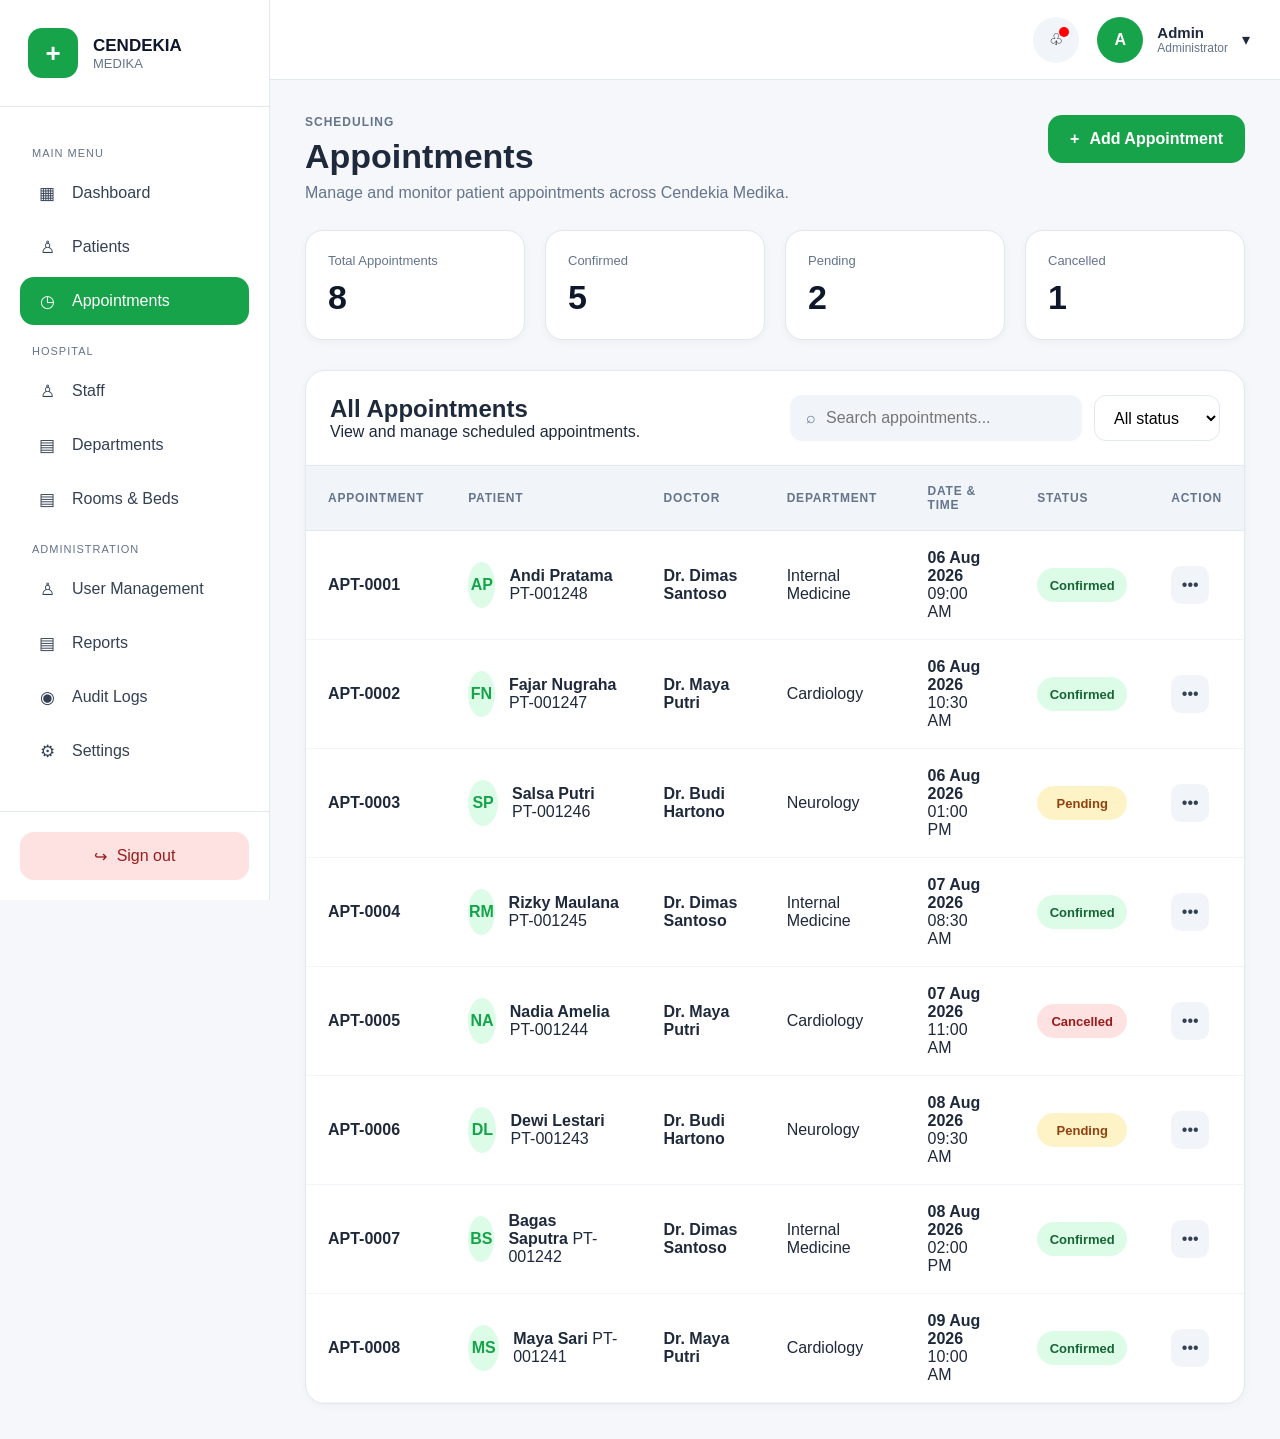
==== commit ffc997ae: "Create initial HIS frontend" ====
--- a/pages/admin/appointments.html
+++ b/pages/admin/appointments.html
@@ -14,7 +14,7 @@
 
     <link
         rel="stylesheet"
-        href="../../style/appointments.css"
+        href="../../style/admin/style.css"
     >
 
 </head>
--- a/style/admin/style.css
+++ b/style/admin/style.css
@@ -0,0 +1,2043 @@
+/* ==========================================================
+   CENDEKIA MEDIKA V3
+   GLOBAL STYLESHEET
+========================================================== */
+
+
+
+/* ==========================================================
+   RESET
+========================================================== */
+
+*{
+    margin:0;
+    padding:0;
+    box-sizing:border-box;
+}
+
+html{
+    scroll-behavior:smooth;
+}
+
+body{
+
+    font-family:
+        Inter,
+        "Segoe UI",
+        Arial,
+        sans-serif;
+
+    background:#f5f7fb;
+
+    color:#1e293b;
+
+}
+
+
+
+/* ==========================================================
+   VARIABLES
+========================================================== */
+
+:root{
+
+    --primary:#16a34a;
+
+    --primary-dark:#15803d;
+
+    --primary-light:#dcfce7;
+
+    --blue:#2563eb;
+
+    --red:#dc2626;
+
+    --yellow:#d97706;
+
+    --gray50:#f8fafc;
+
+    --gray100:#f1f5f9;
+
+    --gray200:#e2e8f0;
+
+    --gray300:#cbd5e1;
+
+    --gray500:#64748b;
+
+    --gray700:#334155;
+
+    --gray900:#0f172a;
+
+    --white:#ffffff;
+
+    --shadow-sm:
+        0 2px 8px rgba(0,0,0,.04);
+
+    --shadow-md:
+        0 8px 24px rgba(0,0,0,.08);
+
+    --radius:18px;
+
+    --sidebar-width:270px;
+
+    --topbar-height:80px;
+
+}
+
+
+
+/* ==========================================================
+   LINKS
+========================================================== */
+
+a{
+
+    text-decoration:none;
+
+    color:inherit;
+
+}
+
+
+
+/* ==========================================================
+   BUTTONS
+========================================================== */
+
+button{
+
+    font:inherit;
+
+    cursor:pointer;
+
+    border:none;
+
+    outline:none;
+
+}
+
+
+
+/* ==========================================================
+   INPUTS
+========================================================== */
+
+input,
+select,
+textarea{
+
+    font:inherit;
+
+}
+
+
+
+/* ==========================================================
+   APP LAYOUT
+========================================================== */
+
+.app-layout{
+
+    display:flex;
+
+    min-height:100vh;
+
+}
+
+
+
+/* ==========================================================
+   SIDEBAR
+========================================================== */
+
+.sidebar{
+
+    width:var(--sidebar-width);
+
+    background:var(--white);
+
+    border-right:1px solid var(--gray200);
+
+    display:flex;
+
+    flex-direction:column;
+
+    position:fixed;
+
+    top:0;
+
+    left:0;
+
+    bottom:0;
+
+    overflow-y:auto;
+
+    z-index:100;
+
+}
+
+
+
+/* ==========================================================
+   BRAND
+========================================================== */
+
+.sidebar-brand{
+
+    display:flex;
+
+    align-items:center;
+
+    gap:15px;
+
+    padding:28px;
+
+    border-bottom:1px solid var(--gray200);
+
+}
+
+.sidebar-logo{
+
+    width:50px;
+
+    height:50px;
+
+    border-radius:14px;
+
+    background:var(--primary);
+
+    color:white;
+
+    display:flex;
+
+    align-items:center;
+
+    justify-content:center;
+
+    font-size:26px;
+
+    font-weight:700;
+
+}
+
+.brand-text{
+
+    display:flex;
+
+    flex-direction:column;
+
+}
+
+.brand-text strong{
+
+    font-size:17px;
+
+    color:var(--gray900);
+
+}
+
+.brand-text span{
+
+    color:var(--gray500);
+
+    font-size:13px;
+
+}
+
+
+
+/* ==========================================================
+   SIDEBAR NAVIGATION
+========================================================== */
+
+.sidebar-nav{
+
+    padding:20px;
+
+    flex:1;
+
+}
+
+.nav-label{
+
+    font-size:11px;
+
+    letter-spacing:1px;
+
+    text-transform:uppercase;
+
+    color:var(--gray500);
+
+    margin:
+
+        20px
+        12px
+        10px;
+
+}
+
+.nav-item{
+
+    display:flex;
+
+    align-items:center;
+
+    gap:14px;
+
+    height:48px;
+
+    padding:0 16px;
+
+    border-radius:14px;
+
+    color:var(--gray700);
+
+    transition:.25s;
+
+    margin-bottom:6px;
+
+}
+
+.nav-item:hover{
+
+    background:var(--gray100);
+
+}
+
+.nav-item.active{
+
+    background:var(--primary);
+
+    color:white;
+
+}
+
+.nav-icon{
+
+    width:22px;
+
+    text-align:center;
+
+    font-size:17px;
+
+}
+
+
+
+/* ==========================================================
+   SIDEBAR FOOTER
+========================================================== */
+
+.sidebar-bottom{
+
+    padding:20px;
+
+    border-top:1px solid var(--gray200);
+
+}
+
+.logout-button{
+
+    width:100%;
+
+    height:48px;
+
+    border-radius:14px;
+
+    background:#fee2e2;
+
+    color:#991b1b;
+
+    display:flex;
+
+    align-items:center;
+
+    justify-content:center;
+
+    gap:10px;
+
+    transition:.25s;
+
+}
+
+.logout-button:hover{
+
+    background:#fecaca;
+
+}
+
+
+
+/* ==========================================================
+   MAIN CONTENT
+========================================================== */
+
+.main-content{
+
+    margin-left:var(--sidebar-width);
+
+    flex:1;
+
+    min-height:100vh;
+
+}
+
+
+
+/* ==========================================================
+   TOPBAR
+========================================================== */
+
+.topbar{
+
+    height:var(--topbar-height);
+
+    background:white;
+
+    border-bottom:1px solid var(--gray200);
+
+    display:flex;
+
+    align-items:center;
+
+    justify-content:flex-end;
+
+    padding:0 30px;
+
+    position:sticky;
+
+    top:0;
+
+    z-index:50;
+
+}
+
+
+
+/* ==========================================================
+   TOPBAR RIGHT
+========================================================== */
+
+.topbar-right{
+
+    display:flex;
+
+    align-items:center;
+
+    gap:18px;
+
+}
+
+.notification-button{
+
+    width:46px;
+
+    height:46px;
+
+    border-radius:50%;
+
+    background:var(--gray100);
+
+    position:relative;
+
+}
+
+.notification-dot{
+
+    position:absolute;
+
+    width:10px;
+
+    height:10px;
+
+    background:red;
+
+    border-radius:50%;
+
+    top:10px;
+
+    right:10px;
+
+}
+
+
+
+/* ==========================================================
+   PROFILE
+========================================================== */
+
+.profile{
+
+    display:flex;
+
+    align-items:center;
+
+    gap:14px;
+
+    cursor:pointer;
+
+}
+
+.profile-avatar{
+
+    width:46px;
+
+    height:46px;
+
+    border-radius:50%;
+
+    background:var(--primary);
+
+    color:white;
+
+    display:flex;
+
+    align-items:center;
+
+    justify-content:center;
+
+    font-weight:700;
+
+}
+
+.profile-info{
+
+    display:flex;
+
+    flex-direction:column;
+
+}
+
+.profile-info strong{
+
+    font-size:15px;
+
+}
+
+.profile-info span{
+
+    font-size:12px;
+
+    color:var(--gray500);
+
+}
+
+
+
+/* ==========================================================
+   PAGE CONTENT
+========================================================== */
+
+.page-content{
+
+    padding:35px;
+
+}
+
+
+
+/* ==========================================================
+   PAGE HEADER
+========================================================== */
+
+.page-heading{
+
+    display:flex;
+
+    justify-content:space-between;
+
+    align-items:flex-start;
+
+    gap:20px;
+
+    margin-bottom:28px;
+
+}
+
+.page-heading h1{
+
+    font-size:34px;
+
+    margin:8px 0;
+
+}
+
+.page-heading p{
+
+    color:var(--gray500);
+
+}
+
+.eyebrow{
+
+    color:var(--primary);
+
+    font-weight:700;
+
+    letter-spacing:1px;
+
+    font-size:12px;
+
+    text-transform:uppercase;
+
+}
+/* ==========================================================
+   BUTTONS
+========================================================== */
+
+.primary-button{
+    height:48px;
+    padding:0 22px;
+    border:none;
+    border-radius:14px;
+    background:var(--primary);
+    color:#fff;
+    font-weight:600;
+    display:inline-flex;
+    align-items:center;
+    justify-content:center;
+    gap:10px;
+    transition:.25s;
+}
+
+.primary-button:hover{
+    background:var(--primary-dark);
+    transform:translateY(-2px);
+}
+
+.secondary-button{
+    height:48px;
+    padding:0 22px;
+    border:1px solid var(--gray200);
+    border-radius:14px;
+    background:#fff;
+    color:var(--gray700);
+    transition:.25s;
+}
+
+.secondary-button:hover{
+    background:var(--gray100);
+}
+
+.action-button{
+    width:38px;
+    height:38px;
+    border-radius:10px;
+    border:none;
+    background:var(--gray100);
+    color:var(--gray700);
+    transition:.25s;
+}
+
+.action-button:hover{
+    background:var(--primary-light);
+    color:var(--primary);
+}
+
+
+
+/* ==========================================================
+   STATISTICS
+========================================================== */
+
+.stats-grid{
+
+    display:grid;
+
+    grid-template-columns:
+        repeat(auto-fit,minmax(220px,1fr));
+
+    gap:20px;
+
+    margin-bottom:30px;
+
+}
+
+.mini-stat{
+
+    background:white;
+
+    border:1px solid var(--gray200);
+
+    border-radius:18px;
+
+    padding:22px;
+
+    box-shadow:var(--shadow-sm);
+
+    transition:.25s;
+
+}
+
+.mini-stat:hover{
+
+    transform:translateY(-3px);
+
+    box-shadow:var(--shadow-md);
+
+}
+
+.mini-stat span{
+
+    display:block;
+
+    font-size:13px;
+
+    color:var(--gray500);
+
+}
+
+.mini-stat strong{
+
+    display:block;
+
+    margin-top:10px;
+
+    font-size:34px;
+
+    color:var(--gray900);
+
+}
+
+
+
+/* ==========================================================
+   CARD
+========================================================== */
+
+.card,
+.patients-card,
+.staff-card,
+.appointments-card,
+.departments-card,
+.rooms-card,
+.reports-card{
+
+    background:white;
+
+    border-radius:20px;
+
+    border:1px solid var(--gray200);
+
+    box-shadow:var(--shadow-sm);
+
+    overflow:hidden;
+
+}
+
+
+
+/* ==========================================================
+   TOOLBAR
+========================================================== */
+
+.patients-toolbar,
+.staff-toolbar,
+.appointments-toolbar,
+.departments-toolbar,
+.rooms-toolbar,
+.reports-toolbar{
+
+    display:flex;
+
+    justify-content:space-between;
+
+    align-items:center;
+
+    gap:20px;
+
+    padding:24px;
+
+    border-bottom:1px solid var(--gray200);
+
+}
+
+.toolbar-actions{
+
+    display:flex;
+
+    align-items:center;
+
+    gap:12px;
+
+    flex-wrap:wrap;
+
+}
+
+
+
+/* ==========================================================
+   SEARCH BOX
+========================================================== */
+
+.search-box{
+
+    display:flex;
+
+    align-items:center;
+
+    gap:10px;
+
+    background:var(--gray100);
+
+    border-radius:12px;
+
+    padding:0 16px;
+
+    height:46px;
+
+}
+
+.search-box input{
+
+    border:none;
+
+    background:transparent;
+
+    outline:none;
+
+    width:240px;
+
+}
+
+.search-box span{
+
+    color:var(--gray500);
+
+}
+
+
+
+/* ==========================================================
+   SELECT
+========================================================== */
+
+.toolbar-actions select{
+
+    height:46px;
+
+    padding:0 15px;
+
+    border:1px solid var(--gray200);
+
+    border-radius:12px;
+
+    background:white;
+
+}
+
+
+
+/* ==========================================================
+   TABLE
+========================================================== */
+
+.table-container{
+
+    overflow-x:auto;
+
+}
+
+table{
+
+    width:100%;
+
+    border-collapse:collapse;
+
+}
+
+thead{
+
+    background:var(--gray100);
+
+}
+
+th{
+
+    text-align:left;
+
+    padding:18px 22px;
+
+    font-size:12px;
+
+    letter-spacing:.8px;
+
+    color:var(--gray500);
+
+    text-transform:uppercase;
+
+    border-bottom:1px solid var(--gray200);
+
+}
+
+td{
+
+    padding:18px 22px;
+
+    border-bottom:1px solid var(--gray100);
+
+    vertical-align:middle;
+
+}
+
+tbody tr{
+
+    transition:.2s;
+
+}
+
+tbody tr:hover{
+
+    background:#fafafa;
+
+}
+
+
+
+/* ==========================================================
+   AVATAR CELLS
+========================================================== */
+
+.patient-cell,
+.staff-cell{
+
+    display:flex;
+
+    align-items:center;
+
+    gap:14px;
+
+}
+
+.patient-avatar,
+.staff-avatar{
+
+    width:46px;
+
+    height:46px;
+
+    border-radius:50%;
+
+    background:var(--primary-light);
+
+    color:var(--primary);
+
+    font-weight:700;
+
+    display:flex;
+
+    align-items:center;
+
+    justify-content:center;
+
+}
+
+.contact-cell,
+.department-cell{
+
+    display:flex;
+
+    flex-direction:column;
+
+    gap:4px;
+
+}
+
+.contact-cell span,
+.department-cell span{
+
+    color:var(--gray500);
+
+    font-size:13px;
+
+}
+
+
+
+/* ==========================================================
+   STATUS BADGES
+========================================================== */
+
+.status{
+
+    display:inline-flex;
+
+    align-items:center;
+
+    justify-content:center;
+
+    min-width:90px;
+
+    height:34px;
+
+    border-radius:999px;
+
+    font-size:13px;
+
+    font-weight:600;
+
+}
+
+.status.active,
+.status.confirmed{
+
+    background:#dcfce7;
+
+    color:#166534;
+
+}
+
+.status.pending{
+
+    background:#fef3c7;
+
+    color:#92400e;
+
+}
+
+.status.inactive,
+.status.cancelled{
+
+    background:#fee2e2;
+
+    color:#991b1b;
+
+}
+
+
+
+/* ==========================================================
+   EMPTY STATE
+========================================================== */
+
+.empty-state{
+
+    display:flex;
+
+    flex-direction:column;
+
+    align-items:center;
+
+    justify-content:center;
+
+    padding:70px 30px;
+
+    text-align:center;
+
+}
+
+.empty-icon{
+
+    width:80px;
+
+    height:80px;
+
+    border-radius:50%;
+
+    background:var(--gray100);
+
+    display:flex;
+
+    align-items:center;
+
+    justify-content:center;
+
+    font-size:36px;
+
+    margin-bottom:20px;
+
+}
+
+.empty-state h3{
+
+    margin-bottom:10px;
+
+}
+
+.empty-state p{
+
+    color:var(--gray500);
+
+}
+/* ==========================================================
+   MODALS
+========================================================== */
+
+.modal-overlay{
+
+    position:fixed;
+
+    inset:0;
+
+    background:rgba(15,23,42,.45);
+
+    display:flex;
+
+    align-items:center;
+
+    justify-content:center;
+
+    opacity:0;
+
+    visibility:hidden;
+
+    transition:.25s;
+
+    z-index:999;
+
+}
+
+.modal-overlay.show{
+
+    opacity:1;
+
+    visibility:visible;
+
+}
+
+.modal{
+
+    width:min(760px,92vw);
+
+    background:#fff;
+
+    border-radius:22px;
+
+    overflow:hidden;
+
+    box-shadow:0 25px 80px rgba(0,0,0,.18);
+
+    animation:modalPop .25s ease;
+
+}
+
+@keyframes modalPop{
+
+    from{
+
+        transform:translateY(20px) scale(.98);
+
+        opacity:0;
+
+    }
+
+    to{
+
+        transform:none;
+
+        opacity:1;
+
+    }
+
+}
+
+
+
+/* ==========================================================
+   MODAL HEADER
+========================================================== */
+
+.modal-header{
+
+    display:flex;
+
+    justify-content:space-between;
+
+    align-items:flex-start;
+
+    padding:28px;
+
+    border-bottom:1px solid var(--gray200);
+
+}
+
+.modal-header h2{
+
+    margin-top:6px;
+
+}
+
+.modal-close{
+
+    width:42px;
+
+    height:42px;
+
+    border-radius:12px;
+
+    background:var(--gray100);
+
+    font-size:24px;
+
+    transition:.2s;
+
+}
+
+.modal-close:hover{
+
+    background:#fee2e2;
+
+    color:var(--red);
+
+}
+
+
+
+/* ==========================================================
+   FORM
+========================================================== */
+
+form{
+
+    padding:28px;
+
+}
+
+.form-grid{
+
+    display:grid;
+
+    grid-template-columns:
+
+        repeat(2,1fr);
+
+    gap:20px;
+
+}
+
+.form-group{
+
+    display:flex;
+
+    flex-direction:column;
+
+    gap:8px;
+
+}
+
+.form-group.full{
+
+    grid-column:1/-1;
+
+}
+
+.form-group label{
+
+    font-size:14px;
+
+    font-weight:600;
+
+    color:var(--gray700);
+
+}
+
+
+
+/* ==========================================================
+   INPUTS
+========================================================== */
+
+.form-group input,
+
+.form-group select,
+
+.form-group textarea{
+
+    width:100%;
+
+    height:48px;
+
+    padding:0 15px;
+
+    border:1px solid var(--gray200);
+
+    border-radius:12px;
+
+    transition:.2s;
+
+    background:white;
+
+}
+
+.form-group textarea{
+
+    height:120px;
+
+    resize:vertical;
+
+    padding:15px;
+
+}
+
+.form-group input:focus,
+
+.form-group select:focus,
+
+.form-group textarea:focus{
+
+    outline:none;
+
+    border-color:var(--primary);
+
+    box-shadow:
+
+        0 0 0 4px
+
+        rgba(22,163,74,.12);
+
+}
+
+
+
+/* ==========================================================
+   MODAL FOOTER
+========================================================== */
+
+.modal-actions{
+
+    display:flex;
+
+    justify-content:flex-end;
+
+    gap:12px;
+
+    margin-top:30px;
+
+}
+
+.cancel-button{
+
+    height:46px;
+
+    padding:0 20px;
+
+    border-radius:12px;
+
+    background:var(--gray100);
+
+    color:var(--gray700);
+
+}
+
+.cancel-button:hover{
+
+    background:var(--gray200);
+
+}
+
+
+
+/* ==========================================================
+   ACTION MENU
+========================================================== */
+
+.action-menu{
+
+    position:absolute;
+
+    right:20px;
+
+    top:65px;
+
+    width:180px;
+
+    background:white;
+
+    border:1px solid var(--gray200);
+
+    border-radius:14px;
+
+    box-shadow:var(--shadow-md);
+
+    overflow:hidden;
+
+    z-index:50;
+
+}
+
+.action-menu button{
+
+    width:100%;
+
+    text-align:left;
+
+    padding:14px 18px;
+
+    background:white;
+
+    transition:.2s;
+
+}
+
+.action-menu button:hover{
+
+    background:var(--gray100);
+
+}
+
+.action-menu .danger{
+
+    color:var(--red);
+
+}
+
+
+
+/* ==========================================================
+   DASHBOARD GRID
+========================================================== */
+
+.dashboard-grid{
+
+    display:grid;
+
+    grid-template-columns:
+
+        2fr 1fr;
+
+    gap:25px;
+
+    margin-top:25px;
+
+}
+
+
+
+/* ==========================================================
+   DASHBOARD CARDS
+========================================================== */
+
+.dashboard-card{
+
+    background:white;
+
+    border-radius:20px;
+
+    border:1px solid var(--gray200);
+
+    box-shadow:var(--shadow-sm);
+
+    padding:24px;
+
+}
+
+.dashboard-card h3{
+
+    margin-bottom:18px;
+
+}
+
+
+
+/* ==========================================================
+   ACTIVITY LIST
+========================================================== */
+
+.activity-list{
+
+    display:flex;
+
+    flex-direction:column;
+
+    gap:16px;
+
+}
+
+.activity-item{
+
+    display:flex;
+
+    align-items:center;
+
+    gap:15px;
+
+}
+
+.activity-avatar{
+
+    width:44px;
+
+    height:44px;
+
+    border-radius:50%;
+
+    background:var(--primary-light);
+
+    color:var(--primary);
+
+    display:flex;
+
+    align-items:center;
+
+    justify-content:center;
+
+    font-weight:700;
+
+}
+
+.activity-info{
+
+    flex:1;
+
+}
+
+.activity-info strong{
+
+    display:block;
+
+}
+
+.activity-info span{
+
+    color:var(--gray500);
+
+    font-size:13px;
+
+}
+
+
+
+/* ==========================================================
+   QUICK ACTIONS
+========================================================== */
+
+.quick-actions{
+
+    display:grid;
+
+    grid-template-columns:
+
+        repeat(2,1fr);
+
+    gap:15px;
+
+}
+
+.quick-action{
+
+    height:110px;
+
+    border:1px solid var(--gray200);
+
+    border-radius:18px;
+
+    display:flex;
+
+    flex-direction:column;
+
+    justify-content:center;
+
+    align-items:center;
+
+    gap:10px;
+
+    background:white;
+
+    transition:.25s;
+
+}
+
+.quick-action:hover{
+
+    border-color:var(--primary);
+
+    background:var(--primary-light);
+
+    transform:translateY(-4px);
+
+}
+
+.quick-action i{
+
+    font-size:28px;
+
+}
+
+.quick-action span{
+
+    font-weight:600;
+
+}
+
+
+
+/* ==========================================================
+   SCROLLBAR
+========================================================== */
+
+::-webkit-scrollbar{
+
+    width:10px;
+
+}
+
+::-webkit-scrollbar-thumb{
+
+    background:var(--gray300);
+
+    border-radius:20px;
+
+}
+
+::-webkit-scrollbar-thumb:hover{
+
+    background:var(--gray500);
+
+}
+/* ==========================================================
+   HOSPITAL COMPONENTS
+========================================================== */
+
+/* Department / Room Cards */
+
+.department-grid,
+.rooms-grid{
+
+    display:grid;
+
+    grid-template-columns:repeat(auto-fit,minmax(280px,1fr));
+
+    gap:24px;
+
+}
+
+.department-card,
+.room-card{
+
+    background:#fff;
+
+    border:1px solid var(--gray200);
+
+    border-radius:20px;
+
+    padding:24px;
+
+    box-shadow:var(--shadow-sm);
+
+    transition:.25s;
+
+}
+
+.department-card:hover,
+.room-card:hover{
+
+    transform:translateY(-4px);
+
+    box-shadow:var(--shadow-md);
+
+}
+
+.department-card h3,
+.room-card h3{
+
+    margin-bottom:12px;
+
+}
+
+.department-card p,
+.room-card p{
+
+    color:var(--gray500);
+
+    line-height:1.6;
+
+}
+
+
+
+/* ==========================================================
+   REPORT CARDS
+========================================================== */
+
+.report-grid{
+
+    display:grid;
+
+    grid-template-columns:repeat(auto-fit,minmax(320px,1fr));
+
+    gap:24px;
+
+}
+
+.report-card{
+
+    background:#fff;
+
+    border:1px solid var(--gray200);
+
+    border-radius:20px;
+
+    padding:24px;
+
+    transition:.25s;
+
+}
+
+.report-card:hover{
+
+    transform:translateY(-3px);
+
+    box-shadow:var(--shadow-md);
+
+}
+
+.report-card h3{
+
+    margin-bottom:12px;
+
+}
+
+.report-card p{
+
+    color:var(--gray500);
+
+    margin-bottom:20px;
+
+}
+
+
+
+/* ==========================================================
+   AUDIT TIMELINE
+========================================================== */
+
+.timeline{
+
+    position:relative;
+
+    padding-left:28px;
+
+}
+
+.timeline::before{
+
+    content:"";
+
+    position:absolute;
+
+    left:9px;
+
+    top:0;
+
+    bottom:0;
+
+    width:2px;
+
+    background:var(--gray200);
+
+}
+
+.timeline-item{
+
+    position:relative;
+
+    padding-bottom:24px;
+
+}
+
+.timeline-item:last-child{
+
+    padding-bottom:0;
+
+}
+
+.timeline-dot{
+
+    position:absolute;
+
+    left:-23px;
+
+    top:5px;
+
+    width:14px;
+
+    height:14px;
+
+    border-radius:50%;
+
+    background:var(--primary);
+
+}
+
+.timeline-content{
+
+    background:#fff;
+
+    border:1px solid var(--gray200);
+
+    border-radius:16px;
+
+    padding:18px;
+
+}
+
+.timeline-content strong{
+
+    display:block;
+
+    margin-bottom:6px;
+
+}
+
+.timeline-content span{
+
+    font-size:13px;
+
+    color:var(--gray500);
+
+}
+
+
+
+/* ==========================================================
+   ROOM STATUS
+========================================================== */
+
+.room-status{
+
+    display:inline-flex;
+
+    align-items:center;
+
+    gap:8px;
+
+    font-weight:600;
+
+}
+
+.room-status::before{
+
+    content:"";
+
+    width:10px;
+
+    height:10px;
+
+    border-radius:50%;
+
+}
+
+.room-status.available::before{
+
+    background:#22c55e;
+
+}
+
+.room-status.occupied::before{
+
+    background:#ef4444;
+
+}
+
+.room-status.cleaning::before{
+
+    background:#f59e0b;
+
+}
+
+
+
+/* ==========================================================
+   SIMPLE FADE ANIMATION
+========================================================== */
+
+.fade-in{
+
+    animation:fadeIn .35s ease;
+
+}
+
+@keyframes fadeIn{
+
+    from{
+
+        opacity:0;
+
+        transform:translateY(12px);
+
+    }
+
+    to{
+
+        opacity:1;
+
+        transform:none;
+
+    }
+
+}
+
+
+
+/* ==========================================================
+   RESPONSIVE
+========================================================== */
+
+@media (max-width:1200px){
+
+    .dashboard-grid{
+
+        grid-template-columns:1fr;
+
+    }
+
+}
+
+@media (max-width:992px){
+
+    .sidebar{
+
+        width:82px;
+
+    }
+
+    .brand-text,
+    .nav-label,
+    .nav-item span:last-child,
+    .profile-info{
+
+        display:none;
+
+    }
+
+    .sidebar-logo{
+
+        margin:auto;
+
+    }
+
+    .sidebar-brand{
+
+        justify-content:center;
+
+    }
+
+    .sidebar-nav{
+
+        padding:14px;
+
+    }
+
+    .nav-item{
+
+        justify-content:center;
+
+        padding:0;
+
+    }
+
+    .main-content{
+
+        margin-left:82px;
+
+    }
+
+}
+
+@media (max-width:768px){
+
+    .page-content{
+
+        padding:20px;
+
+    }
+
+    .page-heading{
+
+        flex-direction:column;
+
+        align-items:flex-start;
+
+    }
+
+    .patients-toolbar,
+    .staff-toolbar,
+    .appointments-toolbar,
+    .reports-toolbar{
+
+        flex-direction:column;
+
+        align-items:stretch;
+
+    }
+
+    .toolbar-actions{
+
+        width:100%;
+
+        flex-direction:column;
+
+    }
+
+    .search-box{
+
+        width:100%;
+
+    }
+
+    .search-box input{
+
+        width:100%;
+
+    }
+
+    .stats-grid{
+
+        grid-template-columns:1fr;
+
+    }
+
+    .form-grid{
+
+        grid-template-columns:1fr;
+
+    }
+
+    .modal{
+
+        width:95%;
+
+    }
+
+}
+
+@media (max-width:600px){
+
+    .sidebar{
+
+        display:none;
+
+    }
+
+    .main-content{
+
+        margin-left:0;
+
+    }
+
+    .topbar{
+
+        justify-content:space-between;
+
+    }
+
+    .mobile-menu{
+
+        display:block;
+
+        font-size:24px;
+
+        cursor:pointer;
+
+    }
+
+}
+
+@media (min-width:601px){
+
+    .mobile-menu{
+
+        display:none;
+
+    }
+
+}
